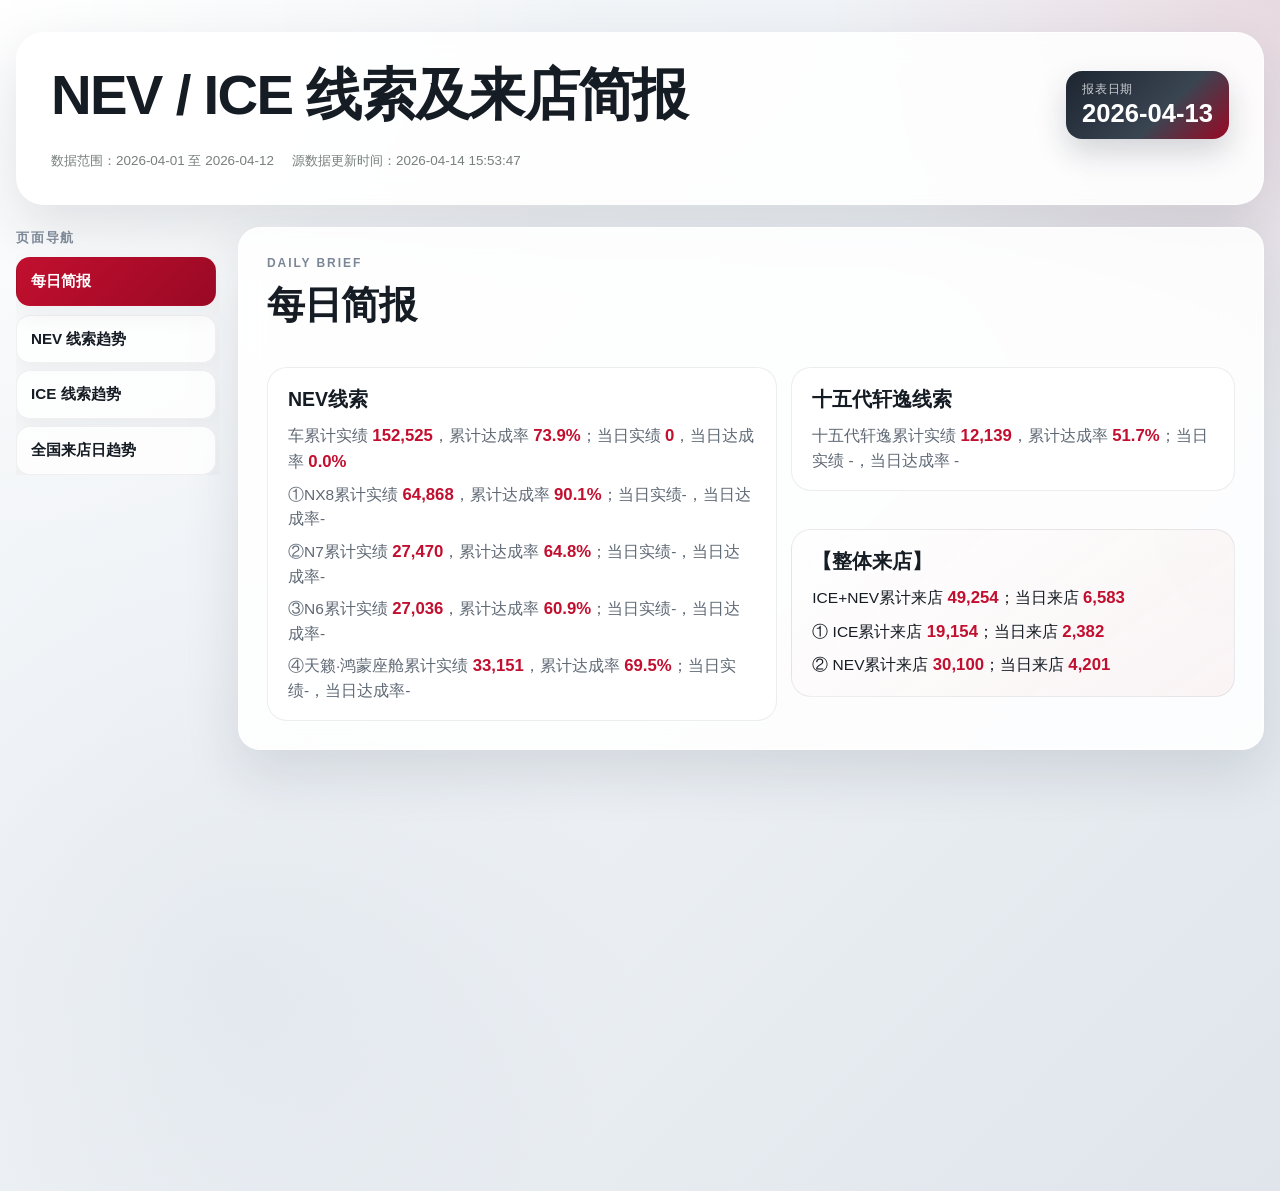
==== docs/index.html @ 625d107a "Remove annual report theme and keep classic layout" ====
﻿<!doctype html>
<html lang="zh-CN">
  <head>
    <meta charset="UTF-8" />
    <meta name="viewport" content="width=device-width, initial-scale=1.0" />
    <meta http-equiv="Cache-Control" content="no-store, no-cache, must-revalidate, max-age=0" />
    <meta http-equiv="Pragma" content="no-cache" />
    <meta http-equiv="Expires" content="0" />
    <title>NEV / ICE 每日简报</title>
    <script>
      document.write('<link rel="stylesheet" href="./assets/styles.css?v=' + Date.now() + '" />');
    </script>
  </head>
  <body>
    <div class="page-shell">
      <header class="hero">
        <div class="hero-topline">
          <h1>NEV / ICE 线索及来店简报</h1>
          <div class="report-date-highlight" id="report-date-highlight"></div>
        </div>
        <div class="meta-strip" id="meta-strip"></div>
      </header>

      <main class="workspace-layout">
        <aside class="sidebar" aria-label="页面导航">
          <div class="sidebar-sticky">
            <section class="panel-switcher">
              <p class="sidebar-title">页面导航</p>
              <div class="tab-list sidebar-tab-list" id="tab-list"></div>
            </section>
            <section class="branch-switcher" id="branch-switcher" hidden>
              <p class="sidebar-title">分支目录</p>
              <nav class="section-nav" id="section-nav" aria-label="板块目录"></nav>
            </section>
          </div>
        </aside>

        <section id="dashboard-root" class="dashboard-root"></section>
      </main>
    </div>

    <template id="dashboard-template">
      <article class="dashboard">
        <header class="dashboard-header">
          <div>
            <p class="dashboard-kicker"></p>
            <h2 class="dashboard-title"></h2>
          </div>
          <p class="dashboard-headline"></p>
        </header>
        <div class="section-stack"></div>
      </article>
    </template>

    <template id="section-template">
      <section class="data-section">
        <div class="section-topline">
          <div>
            <p class="section-label"></p>
            <h3 class="section-title"></h3>
          </div>
          <p class="section-headline"></p>
        </div>
        <details class="summary-panel">
          <summary class="summary-toggle">展开核心指标</summary>
          <div class="card-grid"></div>
        </details>
        <div class="section-note"></div>
        <div class="section-body">
          <div class="chart-card">
            <div class="chart-header">
              <h4>日趋势</h4>
              <p></p>
            </div>
            <div class="chart-wrap"></div>
          </div>
          <div class="table-card">
            <div class="chart-header">
              <h4>明细表</h4>
              <p></p>
            </div>
            <div class="table-wrap"></div>
          </div>
        </div>
      </section>
    </template>

    <script type="module">
      import(`./assets/app.js?v=${Date.now()}`);
    </script>
  </body>
</html>
---- docs/assets/styles.css ----
﻿:root {
  --font-sans: "Segoe UI Variable Text", "Segoe UI Variable Display", "HarmonyOS Sans SC", "Microsoft YaHei UI",
    "PingFang SC", "Arial Rounded MT Bold", "Segoe UI", sans-serif;
  --font-display: "Segoe UI Variable Display", "HarmonyOS Sans SC", "Microsoft YaHei UI", "PingFang SC",
    "Arial Rounded MT Bold", "Segoe UI", sans-serif;
  --bg: #f5f7f9;
  --bg-deep: #dfe5eb;
  --surface: rgba(255, 255, 255, 0.88);
  --surface-strong: rgba(255, 255, 255, 0.96);
  --ink: #161c24;
  --muted: #5f6975;
  --line: rgba(22, 28, 36, 0.1);
  --teal: #60778f;
  --orange: #c20f2f;
  --stone: #7b8796;
  --positive: #1f8f57;
  --negative: #c20f2f;
  --shadow: 0 22px 56px rgba(24, 34, 48, 0.12);
  --brand-red: #c20f2f;
  --brand-red-deep: #990924;
  --brand-red-soft: rgba(194, 15, 47, 0.1);
  --brand-red-wash: rgba(194, 15, 47, 0.06);
  --brand-blue: #7389a3;
  --brand-blue-soft: rgba(115, 137, 163, 0.14);
  --brand-silver: #d8dee6;
  --brand-silver-deep: #c7d0da;
  --panel-border: rgba(22, 28, 36, 0.08);
  --radius-xl: 28px;
  --radius-lg: 22px;
  --radius-md: 16px;
  --radius-sm: 12px;
}

* {
  box-sizing: border-box;
}

html {
  scroll-behavior: smooth;
}

body,
button,
input,
textarea,
select {
  font-family: var(--font-sans);
}

body {
  margin: 0;
  color: var(--ink);
  background:
    radial-gradient(circle at top left, rgba(255, 255, 255, 0.96), transparent 34%),
    radial-gradient(circle at top right, rgba(194, 15, 47, 0.1), transparent 26%),
    radial-gradient(circle at 18% 82%, rgba(115, 137, 163, 0.08), transparent 28%),
    linear-gradient(135deg, var(--bg) 0%, #eef2f6 46%, var(--bg-deep) 100%);
  min-height: 100vh;
}

body.modal-open {
  overflow: hidden;
}

.page-shell {
  --sidebar-width: 204px;
  --layout-gap: 18px;
  width: min(1360px, calc(100vw - 32px));
  margin: 0 auto;
  padding: 32px 0 64px;
}

.hero,
.dashboard {
  background: var(--surface);
  border: 1px solid rgba(255, 255, 255, 0.84);
  box-shadow: var(--shadow);
  backdrop-filter: blur(18px);
}

.hero {
  border-radius: var(--radius-xl);
  padding: 34px;
  position: relative;
  overflow: hidden;
}

.hero-topline {
  display: flex;
  align-items: flex-start;
  justify-content: space-between;
  gap: 24px;
}

.eyebrow,
.dashboard-kicker,
.section-label {
  margin: 0 0 10px;
  text-transform: uppercase;
  letter-spacing: 0.16em;
  font-size: 12px;
  font-weight: 700;
  color: var(--stone);
}

.hero h1,
.dashboard-title,
.section-title,
.chart-header h4,
.brief-page-card-title {
  margin: 0;
  font-family: var(--font-display);
  font-weight: 800;
}

.hero h1 {
  font-size: clamp(2.45rem, 4.4vw, 4.8rem);
  line-height: 0.98;
  letter-spacing: -0.03em;
}

.report-date-highlight {
  display: inline-flex;
  flex: 0 0 auto;
  flex-direction: column;
  align-items: flex-start;
  gap: 3px;
  margin-top: 4px;
  padding: 10px 16px 12px;
  border-radius: 16px;
  background: linear-gradient(135deg, #1c2530, #3a4552 60%, var(--brand-red-deep));
  color: #fff;
  box-shadow: 0 14px 30px rgba(24, 34, 48, 0.18);
}

.report-date-highlight span {
  font-size: 0.76rem;
  letter-spacing: 0.06em;
  opacity: 0.76;
}

.report-date-highlight strong {
  font-size: clamp(1.15rem, 2vw, 1.7rem);
  line-height: 1;
}

.meta-strip {
  display: flex;
  flex-wrap: wrap;
  gap: 10px 18px;
  margin-top: 12px;
}

.meta-chip,
.meta-text,
.dashboard-headline,
.section-headline,
.chart-header p,
.card-note,
th,
td,
button,
.brief-page-line,
.summary-toggle {
  font-size: 0.97rem;
  line-height: 1.62;
}

.meta-text {
  color: rgba(20, 34, 31, 0.58);
  font-size: 0.84rem;
  line-height: 1.45;
}

.workspace-layout {
  position: relative;
  margin-top: 22px;
  min-height: 100vh;
}

.sidebar {
  position: fixed;
  top: 230px;
  left: max(16px, calc((100vw - min(1360px, calc(100vw - 32px))) / 2));
  width: var(--sidebar-width);
  max-height: calc(100vh - 250px);
  z-index: 30;
}

.sidebar-sticky {
  display: grid;
  gap: 14px;
  max-height: calc(100vh - 250px);
  overflow-y: auto;
  padding-right: 4px;
  scrollbar-width: thin;
  scrollbar-color: rgba(20, 34, 31, 0.18) transparent;
}

.sidebar-sticky::-webkit-scrollbar {
  width: 6px;
}

.sidebar-sticky::-webkit-scrollbar-thumb {
  background: rgba(22, 28, 36, 0.16);
  border-radius: 999px;
}

.panel-switcher,
.branch-switcher {
  padding: 0;
}

.sidebar-title {
  margin: 0 0 12px;
  font-size: 0.8rem;
  letter-spacing: 0.14em;
  text-transform: uppercase;
  color: var(--stone);
  font-weight: 800;
}

.tab-list {
  display: flex;
  flex-wrap: wrap;
  gap: 10px;
}

.sidebar-tab-list {
  display: grid;
  gap: 7px;
}

.sidebar-tab-list button {
  width: 100%;
  justify-content: flex-start;
  text-align: left;
  padding: 10px 12px;
  font-size: 0.95rem;
}

.tab-list button {
  border: 1px solid rgba(22, 28, 36, 0.06);
  border-radius: 14px;
  padding: 11px 14px;
  cursor: pointer;
  background: rgba(255, 255, 255, 0.78);
  color: var(--ink);
  font-weight: 700;
  box-shadow: 0 10px 24px rgba(24, 34, 48, 0.05);
  transition: transform 180ms ease, background 180ms ease, color 180ms ease, border-color 180ms ease,
    box-shadow 180ms ease;
}

.tab-list button:hover {
  transform: translateY(-1px);
  border-color: rgba(194, 15, 47, 0.18);
  box-shadow: 0 12px 28px rgba(24, 34, 48, 0.08);
}

.tab-list button.active {
  background: linear-gradient(135deg, var(--brand-red), var(--brand-red-deep));
  color: #fff;
  border-color: rgba(194, 15, 47, 0.22);
  transform: translateY(-2px);
}

.dashboard-root {
  display: grid;
  min-width: 0;
  margin-left: calc(var(--sidebar-width) + var(--layout-gap));
}

.section-nav {
  display: grid;
  gap: 8px;
}

.section-nav-link {
  display: grid;
  grid-template-columns: 24px minmax(0, 1fr);
  gap: 7px;
  align-items: center;
  min-height: 42px;
  padding: 9px 9px;
  border-radius: 10px;
  text-decoration: none;
  color: var(--muted);
  background: rgba(255, 255, 255, 0.78);
  border: 1px solid rgba(22, 28, 36, 0.06);
  transition: transform 160ms ease, background 160ms ease, border-color 160ms ease, color 160ms ease;
}

.section-nav-link:hover {
  transform: translateX(2px);
  color: var(--ink);
}

.section-nav-link.active {
  background: linear-gradient(135deg, #202a35, #384553 58%, var(--brand-red-deep));
  color: #fff;
  border-color: rgba(194, 15, 47, 0.2);
}

.section-nav-index {
  font-size: 0.78rem;
  font-weight: 800;
  letter-spacing: 0.08em;
  opacity: 0.72;
}

.section-nav-label {
  min-width: 0;
  font-size: 0.92rem;
  font-weight: 700;
  line-height: 1.3;
}

.dashboard {
  border-radius: var(--radius-lg);
  padding: 28px;
}

.dashboard-header {
  display: grid;
  grid-template-columns: minmax(0, 1.1fr) minmax(0, 0.9fr);
  gap: 22px;
  margin-bottom: 24px;
}

.dashboard-header.headline-hidden {
  grid-template-columns: 1fr;
}

.dashboard-title {
  font-size: clamp(1.95rem, 3vw, 3.15rem);
  letter-spacing: -0.02em;
}

.dashboard-headline {
  margin: 0;
  color: var(--muted);
  align-self: end;
}

.section-stack {
  display: grid;
  gap: 18px;
}

.brief-page {
  display: grid;
  gap: 14px;
}

.brief-page-header {
  margin-bottom: 0;
  align-items: start;
}

.brief-page-meta {
  display: grid;
  justify-items: end;
  gap: 6px;
}

.brief-page-grid {
  display: grid;
  grid-template-columns: minmax(0, 1.15fr) minmax(0, 1fr);
  gap: 14px;
  align-items: start;
}

.brief-page-card {
  background: rgba(255, 255, 255, 0.9);
  border: 1px solid var(--panel-border);
  border-radius: 20px;
  padding: 18px 20px;
  scroll-margin-top: 28px;
  min-height: 0;
  height: fit-content;
}

.brief-page-card.intro {
  background:
    linear-gradient(145deg, rgba(255, 255, 255, 0.98), rgba(243, 246, 249, 0.95)),
    radial-gradient(circle at top right, rgba(115, 137, 163, 0.12), transparent 40%);
}

.brief-page-card.arrival-brief {
  background:
    linear-gradient(145deg, rgba(255, 255, 255, 0.98), rgba(249, 243, 244, 0.96)),
    radial-gradient(circle at top right, rgba(194, 15, 47, 0.1), transparent 42%);
}

.brief-page-card-title {
  margin-bottom: 10px;
  font-size: 1.22rem;
}

.brief-page-line {
  margin: 0;
  color: var(--muted);
  line-height: 1.52;
}

.brief-page-card.arrival-brief .brief-page-line {
  color: var(--ink);
}

.brief-page-line strong,
.brief-page-line .brief-number {
  color: var(--brand-red);
  font-weight: 800;
  font-size: 1.08em;
}

.brief-page-line .brief-number.is-negative {
  color: var(--brand-blue);
}

.brief-page-card.intro .brief-page-line:first-child {
  color: var(--ink);
  font-size: 1.18rem;
  font-weight: 800;
}

.brief-page-line + .brief-page-line {
  margin-top: 8px;
}

.brief-page-card.kind-nev {
  grid-column: 1;
  grid-row: 1 / span 2;
}

.brief-page-card.kind-sylphy15 {
  grid-column: 2;
  grid-row: 1;
}

.brief-page-card.kind-arrival {
  grid-column: 2;
  grid-row: 2;
}

.data-section {
  background: var(--surface-strong);
  border: 1px solid var(--panel-border);
  border-radius: var(--radius-lg);
  padding: 24px;
  scroll-margin-top: 28px;
}

.section-topline {
  display: grid;
  grid-template-columns: minmax(0, 1fr) minmax(0, 1fr);
  gap: 18px;
  margin-bottom: 16px;
}

.section-topline.headline-hidden {
  grid-template-columns: 1fr;
}

.section-topline.is-headline-only {
  display: block;
}

.section-topline.is-headline-only .section-headline {
  max-width: none;
}

.section-title {
  font-size: clamp(1.4rem, 2.25vw, 2.08rem);
}

.section-headline,
.section-note {
  margin: 0;
  color: var(--muted);
}

.summary-panel {
  margin-bottom: 16px;
  border: 1px solid var(--panel-border);
  border-radius: var(--radius-md);
  background: rgba(248, 250, 252, 0.94);
  overflow: hidden;
}

.summary-toggle {
  list-style: none;
  cursor: pointer;
  padding: 16px 18px;
  font-weight: 700;
  background: linear-gradient(180deg, rgba(255, 255, 255, 0.52), rgba(240, 244, 248, 0.68));
}

.summary-toggle::-webkit-details-marker {
  display: none;
}

.summary-toggle::after {
  content: "+";
  float: right;
  font-size: 1.2rem;
}

.summary-panel[open] .summary-toggle::after {
  content: "-";
}

.summary-panel .card-grid {
  padding: 0 16px 16px;
}

.summary-panel[open] .card-grid {
  grid-template-columns: repeat(6, minmax(0, 1fr));
}

.section-note {
  padding: 14px 16px;
  border-radius: var(--radius-sm);
  background: rgba(115, 137, 163, 0.08);
  margin-bottom: 18px;
}

.section-note.error {
  background: rgba(194, 15, 47, 0.1);
  color: #7e2235;
}

.card-grid {
  display: grid;
  grid-template-columns: repeat(auto-fit, minmax(176px, 1fr));
  gap: 12px;
}

.metric-card {
  border-radius: var(--radius-md);
  padding: 16px;
  background: #fff;
  border: 1px solid var(--panel-border);
  box-shadow: 0 8px 20px rgba(24, 34, 48, 0.04);
}

.empty-card {
  min-height: 120px;
  display: grid;
  place-items: center;
}

.metric-card label {
  display: block;
  font-size: 0.84rem;
  color: var(--muted);
  margin-bottom: 8px;
}

.metric-card strong {
  display: block;
  font-size: 1.72rem;
  line-height: 1.08;
  letter-spacing: -0.03em;
}

.card-note {
  margin-top: 8px;
  color: var(--muted);
}

.section-body {
  display: grid;
  gap: 18px;
}

.chart-card,
.table-card {
  background: #fff;
  border-radius: var(--radius-md);
  padding: 22px;
  border: 1px solid var(--panel-border);
  box-shadow: 0 10px 24px rgba(24, 34, 48, 0.04);
}

.table-card {
  order: -1;
}

.arrival-section .chart-card,
.arrival-section .table-card {
  background:
    linear-gradient(180deg, rgba(255, 255, 255, 0.98), rgba(249, 244, 245, 0.98)),
    radial-gradient(circle at top right, rgba(194, 15, 47, 0.05), transparent 38%);
}

.arrival-section .table-card {
  order: initial;
}

.chart-header {
  display: flex;
  align-items: baseline;
  justify-content: space-between;
  gap: 16px;
  margin-bottom: 16px;
}

.chart-header p {
  margin: 0;
  color: var(--muted);
}

.chart-frame {
  position: relative;
}

.trend-board {
  display: grid;
  gap: 18px;
}

.trend-summary {
  display: grid;
  grid-template-columns: repeat(6, minmax(0, 1fr));
  gap: 10px;
}

.trend-summary-item {
  padding: 12px 14px;
  border-radius: 12px;
  background: rgba(244, 247, 250, 0.96);
  border: 1px solid rgba(22, 28, 36, 0.07);
}

.trend-summary-item label,
.trend-summary-item p {
  display: block;
  margin: 0;
  color: var(--muted);
}

.trend-summary-item label {
  font-size: 0.82rem;
  margin-bottom: 6px;
}

.trend-summary-item strong {
  display: block;
  font-size: 1.1rem;
  line-height: 1.2;
}

.trend-summary-item strong.is-positive-value {
  color: var(--brand-red);
}

.trend-summary-item strong.is-negative-value {
  color: var(--positive);
}

.trend-summary-item p {
  margin-top: 6px;
  font-size: 0.82rem;
}

.trend-summary-item p .is-positive-value {
  color: var(--brand-red);
  font-weight: 700;
}

.trend-summary-item p .is-negative-value {
  color: var(--positive);
  font-weight: 700;
}

.arrival-board .trend-summary {
  grid-template-columns: repeat(5, minmax(0, 1fr));
  gap: 8px;
}

.arrival-board .trend-summary-item {
  background: linear-gradient(180deg, rgba(255, 255, 255, 0.96), rgba(249, 244, 245, 0.94));
  padding: 12px 12px;
}

.arrival-board .trend-summary-item strong {
  font-size: 1.6rem;
  color: var(--brand-red);
  letter-spacing: -0.03em;
}

.arrival-board .trend-summary-item strong.is-positive-value {
  color: var(--brand-red);
}

.arrival-board .trend-summary-item strong.is-negative-value {
  color: var(--positive);
}

.arrival-board .trend-summary-item label {
  white-space: nowrap;
  font-size: 0.8rem;
}

.trend-matrix-wrap {
  overflow: auto;
  border-radius: var(--radius-sm);
  border: 1px solid var(--panel-border);
  background: rgba(255, 255, 255, 0.96);
}

.trend-matrix {
  min-width: 1120px;
}

.trend-matrix thead th,
.trend-matrix tbody th,
.trend-matrix tbody td {
  white-space: nowrap;
  text-align: center;
  padding: 8px 10px;
  font-size: 0.83rem;
}

.trend-matrix thead th,
.trend-matrix tbody th {
  font-weight: 700;
}

.trend-matrix tbody th {
  color: var(--ink);
  background: rgba(240, 244, 248, 0.88);
}

.arrival-matrix {
  min-width: 1320px;
}

.arrival-matrix thead th {
  position: sticky;
  top: 0;
  z-index: 2;
  background: linear-gradient(180deg, #f7f9fb, #edf1f5);
}

.arrival-matrix thead th:first-child,
.arrival-matrix tbody th {
  position: sticky;
  left: 0;
  z-index: 1;
}

.arrival-matrix tbody th {
  background: linear-gradient(180deg, #fafbfd, #eef2f6);
}

.arrival-matrix tbody tr:nth-child(odd) td {
  background: rgba(247, 249, 252, 0.76);
}

.arrival-matrix tbody tr:hover td,
.arrival-matrix tbody tr:hover th {
  background-color: rgba(243, 246, 250, 0.96);
}

.trend-matrix .is-accent-value {
  color: var(--brand-red);
  font-weight: 800;
}

.trend-matrix .is-target-value {
  color: #707b87;
  font-weight: 700;
}

.trend-matrix .is-ratio-value {
  font-weight: 800;
}

.trend-matrix .is-ratio-value.is-positive-value {
  color: var(--brand-red);
}

.trend-matrix .is-ratio-value.is-negative-value {
  color: var(--positive);
}

.arrival-matrix .trend-row-actual td,
.arrival-matrix .trend-row-nevActual td,
.arrival-matrix .trend-row-iceActual td {
  font-size: 0.88rem;
}

.trend-matrix .is-calendar-highlight {
  background: rgba(216, 222, 230, 0.46);
}

.trend-matrix .is-current-highlight {
  background-color: rgba(194, 15, 47, 0.08);
  background-image: linear-gradient(180deg, rgba(255, 255, 255, 0.18), rgba(255, 255, 255, 0));
}

.trend-matrix .is-previous-highlight {
  background-color: rgba(115, 137, 163, 0.14);
  box-shadow: inset 0 1px 0 rgba(115, 137, 163, 0.12);
}

.trend-matrix .is-holiday-highlight {
  background-color: rgba(216, 222, 230, 0.68);
}

.arrival-matrix td.is-current-highlight {
  background: rgba(194, 15, 47, 0.1) !important;
}

.arrival-matrix td.is-previous-highlight {
  background: rgba(115, 137, 163, 0.18) !important;
}

.arrival-matrix td.is-current-highlight.is-holiday-highlight {
  background: rgba(214, 220, 228, 0.88) !important;
}

.arrival-matrix td.is-previous-highlight.is-holiday-highlight {
  background: rgba(165, 180, 198, 0.3) !important;
}

.mixed-chart {
  position: relative;
}

.chart-zoom-hint {
  position: absolute;
  right: 12px;
  bottom: 10px;
  z-index: 2;
  color: rgba(20, 34, 31, 0.34);
  font-size: 0.82rem;
  font-weight: 600;
  letter-spacing: 0.02em;
  pointer-events: none;
}

.mixed-chart svg {
  width: 100%;
  height: auto;
  display: block;
}

.legend-wide {
  margin-top: 18px;
  justify-content: center;
}

.legend-item.muted {
  opacity: 0.38;
}

.legend-swatch.bar {
  width: 14px;
  height: 10px;
  border-radius: 2px;
  background: var(--swatch-fill, var(--swatch));
  border: var(--swatch-border-width, 1.5px) solid var(--swatch-border, var(--swatch-accent, var(--swatch)));
}

.legend-swatch.line {
  position: relative;
  width: 18px;
  height: 10px;
  background: transparent;
}

.legend-swatch.line::before {
  content: "";
  position: absolute;
  left: 0;
  right: 0;
  top: 4px;
  border-top: 2.5px solid var(--swatch);
}

.legend-swatch.line.is-dashed::before {
  border-top-style: dashed;
}

.chart-caption {
  margin: 12px 0 0;
  color: var(--muted);
  font-size: 0.88rem;
}

.chart-modal {
  position: fixed;
  inset: 0;
  z-index: 80;
  display: none;
}

.chart-modal.visible {
  display: block;
}

.chart-modal-backdrop {
  position: absolute;
  inset: 0;
  background: rgba(22, 28, 36, 0.48);
  backdrop-filter: blur(8px);
}

.chart-modal-dialog {
  position: relative;
  width: min(1520px, calc(100vw - 48px));
  max-height: calc(100vh - 48px);
  margin: 24px auto;
  overflow: auto;
  border-radius: 24px;
  background: rgba(250, 252, 253, 0.98);
  border: 1px solid rgba(255, 255, 255, 0.82);
  box-shadow: 0 28px 72px rgba(24, 34, 48, 0.22);
  padding: 26px 28px 24px;
}

.chart-modal-close {
  position: absolute;
  top: 18px;
  right: 18px;
  width: 42px;
  height: 42px;
  border: 0;
  border-radius: 999px;
  background: rgba(22, 28, 36, 0.06);
  color: var(--ink);
  font-size: 1.6rem;
  line-height: 1;
  cursor: pointer;
}

.chart-modal-meta {
  display: grid;
  gap: 8px;
  margin-bottom: 20px;
  padding-right: 52px;
}

.chart-modal-kicker {
  margin: 0;
  text-transform: uppercase;
  letter-spacing: 0.16em;
  font-size: 0.78rem;
  font-weight: 700;
  color: var(--stone);
}

.chart-modal-title {
  margin: 0;
  font-family: var(--font-display);
  font-size: clamp(1.8rem, 3vw, 2.7rem);
  line-height: 1.06;
}

.chart-modal-subtitle {
  margin: 0;
  color: var(--muted);
  font-size: 1rem;
}

.chart-modal-content {
  border-radius: 18px;
  border: 1px solid var(--panel-border);
  background: #fff;
  padding: 20px 24px 18px;
  overflow-x: auto;
  overflow-y: hidden;
  -webkit-overflow-scrolling: touch;
}

.chart-wrap svg {
  width: 100%;
  height: auto;
  display: block;
}

.chart-point {
  pointer-events: none;
}

.chart-tooltip {
  position: absolute;
  transform: translateY(-100%);
  min-width: 196px;
  max-width: 280px;
  padding: 12px 14px;
  border-radius: 14px;
  background: rgba(22, 28, 36, 0.94);
  color: #fff;
  box-shadow: 0 12px 28px rgba(24, 34, 48, 0.22);
  pointer-events: none;
  opacity: 0;
  transition: opacity 120ms ease;
}

.chart-tooltip.visible {
  opacity: 1;
}

.tooltip-date {
  font-size: 1rem;
  line-height: 1.3;
  font-weight: 800;
  opacity: 0.92;
}

.chart-tooltip-row {
  display: flex;
  justify-content: space-between;
  align-items: center;
  gap: 10px;
  margin-top: 8px;
}

.chart-tooltip-row strong {
  font-size: 0.98rem;
}

.tooltip-series {
  display: inline-flex;
  align-items: center;
  gap: 6px;
  font-size: 0.84rem;
}

.tooltip-dot {
  width: 12px;
  height: 12px;
  border-radius: 999px;
  flex: 0 0 auto;
}

.legend {
  display: flex;
  flex-wrap: wrap;
  gap: 14px;
  margin-top: 14px;
}

.legend-item {
  display: inline-flex;
  align-items: center;
  gap: 8px;
  color: var(--muted);
  font-size: 0.95rem;
}

.table-wrap {
  overflow: auto;
}

table {
  width: 100%;
  border-collapse: collapse;
  min-width: 640px;
}

thead th {
  text-align: left;
  color: var(--muted);
  font-weight: 700;
  padding: 0 0 12px;
  border-bottom: 1px solid var(--line);
}

tbody td {
  padding: 12px 0;
  border-bottom: 1px solid rgba(20, 34, 31, 0.06);
}

tbody tr:last-child td {
  border-bottom: 0;
}

.delta-positive {
  color: var(--positive);
}

.delta-negative {
  color: var(--negative);
}

@media (max-width: 980px) {
  .page-shell {
    width: min(100vw - 24px, 1360px);
    padding: 22px 0 48px;
  }

  .workspace-layout {
    min-height: auto;
  }

  .sidebar {
    position: static;
    width: auto;
    max-height: none;
  }

  .sidebar-sticky {
    max-height: none;
    overflow: visible;
    padding-right: 0;
    gap: 12px;
  }

  .dashboard-root {
    margin-left: 0;
  }

  .panel-switcher,
  .dashboard,
  .data-section,
  .chart-card,
  .table-card {
    padding: 20px;
  }

  .sidebar-tab-list,
  .section-nav {
    grid-template-columns: repeat(auto-fit, minmax(170px, 1fr));
  }

  .hero-topline,
  .dashboard-header,
  .section-topline,
  .chart-header {
    grid-template-columns: 1fr;
    flex-direction: column;
    align-items: flex-start;
    gap: 14px;
  }

  .brief-page-header {
    grid-template-columns: 1fr;
  }

  .brief-page-meta {
    justify-items: start;
  }

  .brief-page-grid {
    grid-template-columns: 1fr;
  }

  .brief-page-card {
    min-height: auto;
  }

  .brief-page-card.kind-nev,
  .brief-page-card.kind-sylphy15,
  .brief-page-card.kind-arrival {
    grid-column: auto;
    grid-row: auto;
  }

  .summary-panel .card-grid {
    display: grid;
    grid-auto-flow: column;
    grid-auto-columns: minmax(190px, 28vw);
    grid-template-columns: none;
    gap: 10px;
    overflow-x: auto;
    overflow-y: hidden;
    padding: 0 0 14px;
    margin-top: 2px;
    -webkit-overflow-scrolling: touch;
    scroll-snap-type: x proximity;
  }

  .summary-panel .card-grid .metric-card {
    min-height: 0;
    padding: 14px;
    scroll-snap-align: start;
  }

  .summary-panel .card-grid .metric-card strong {
    font-size: 1.42rem;
  }

  .trend-summary,
  .arrival-board .trend-summary {
    display: grid;
    grid-auto-flow: column;
    grid-auto-columns: minmax(190px, 28vw);
    grid-template-columns: none;
    gap: 10px;
    overflow-x: auto;
    overflow-y: hidden;
    padding-bottom: 6px;
    -webkit-overflow-scrolling: touch;
    scroll-snap-type: x proximity;
  }

  .trend-summary-item,
  .arrival-board .trend-summary-item {
    scroll-snap-align: start;
  }

  .chart-wrap {
    overflow-x: auto;
    overflow-y: hidden;
    -webkit-overflow-scrolling: touch;
  }

  .mixed-chart {
    min-width: 920px;
  }

  .legend-wide {
    justify-content: flex-start;
  }
}

@media (max-width: 720px) {
  .page-shell {
    width: min(100vw - 20px, 1360px);
    padding-top: 18px;
  }

  .hero,
  .dashboard,
  .data-section,
  .chart-card,
  .table-card {
    padding: 18px;
  }

  .hero h1 {
    font-size: clamp(1.9rem, 9vw, 3rem);
    line-height: 1.04;
  }

  .dashboard-title {
    font-size: clamp(1.55rem, 7vw, 2.2rem);
  }

  .section-title {
    font-size: clamp(1.2rem, 5vw, 1.65rem);
  }

  .report-date-highlight {
    width: fit-content;
    max-width: 100%;
    padding: 8px 14px 10px;
  }

  .tab-list {
    gap: 8px;
  }

  .sidebar-tab-list,
  .section-nav {
    grid-template-columns: 1fr;
  }

  .tab-list button {
    width: 100%;
    justify-content: center;
    padding: 11px 14px;
  }

  .chart-modal-dialog {
    width: calc(100vw - 12px);
    max-height: calc(100vh - 12px);
    margin: 6px auto;
    padding: 14px;
    border-radius: 22px;
  }

  .chart-modal-content {
    padding: 12px 12px 14px;
    border-radius: 18px;
  }

  .chart-modal.is-compact .chart-modal-meta {
    position: sticky;
    top: -14px;
    z-index: 2;
    margin: -14px -14px 12px;
    padding: 14px 52px 12px 14px;
    background: linear-gradient(180deg, rgba(255, 250, 242, 0.98), rgba(255, 250, 242, 0.92));
    border-bottom: 1px solid rgba(20, 34, 31, 0.08);
    backdrop-filter: blur(14px);
  }

  .chart-modal.is-compact .chart-modal-kicker {
    font-size: 0.7rem;
    letter-spacing: 0.12em;
  }

  .chart-modal.is-compact .chart-modal-title {
    font-size: clamp(1.2rem, 5.8vw, 1.6rem);
    line-height: 1.12;
  }

  .chart-modal.is-compact .chart-modal-subtitle {
    font-size: 0.84rem;
    line-height: 1.45;
  }

  .summary-panel .card-grid {
    grid-auto-columns: minmax(188px, 56vw);
  }

  .trend-summary,
  .arrival-board .trend-summary {
    grid-auto-columns: minmax(188px, 56vw);
  }

  .arrival-board .trend-summary-item strong {
    font-size: 1.38rem;
  }

  .arrival-board .trend-summary-item strong.is-negative-value {
    color: var(--positive);
  }
  .mixed-chart {
    min-width: 780px;
  }

  .chart-zoom-hint {
    display: none;
  }

  .legend-item {
    font-size: 0.86rem;
  }

  .chart-tooltip {
    display: none;
  }

  .mixed-chart.is-enlarged .legend-wide {
    display: grid;
    grid-template-columns: repeat(2, minmax(0, 1fr));
    gap: 10px 12px;
    justify-content: stretch;
  }

  .mixed-chart.is-enlarged .legend-item {
    min-width: 0;
  }
}

@media (max-width: 560px) {
  .page-shell {
    width: min(100vw - 14px, 1360px);
    padding-top: 14px;
  }

  .hero,
  .dashboard,
  .data-section,
  .chart-card,
  .table-card {
    padding: 16px;
  }

  .meta-strip {
    gap: 6px 10px;
  }

  .meta-text {
    font-size: 0.78rem;
  }

  .brief-page-card {
    padding: 16px;
  }

  .brief-page-card-title {
    font-size: 1.08rem;
  }

  .summary-panel .card-grid {
    grid-auto-columns: minmax(196px, 78vw);
    gap: 8px;
    padding-bottom: 12px;
  }

  .summary-panel .card-grid .metric-card {
    padding: 13px 14px;
  }

  .summary-panel .card-grid .metric-card label {
    font-size: 0.8rem;
    margin-bottom: 6px;
  }

  .summary-panel .card-grid .metric-card strong {
    font-size: 1.34rem;
  }

  .trend-summary,
  .arrival-board .trend-summary {
    grid-auto-columns: minmax(184px, 78vw);
    gap: 8px;
  }

  .trend-summary-item,
  .arrival-board .trend-summary-item {
    padding: 12px;
  }

  .arrival-board .trend-summary-item strong {
    font-size: 1.32rem;
  }

  .arrival-board .trend-summary-item strong.is-negative-value {
    color: var(--positive);
  }

  .mixed-chart {
    min-width: 700px;
  }

  .chart-modal-dialog {
    width: calc(100vw - 12px);
    max-height: calc(100vh - 12px);
    margin: 6px auto;
    padding: 14px;
  }

  .chart-modal-close {
    top: 12px;
    right: 12px;
    width: 38px;
    height: 38px;
  }

  .chart-modal-meta {
    padding-right: 42px;
  }

  .chart-modal.is-compact .chart-modal-meta {
    top: -14px;
    padding-right: 46px;
  }

  .chart-modal.is-compact .chart-modal-content {
    padding: 10px 10px 12px;
  }

  .mixed-chart.is-enlarged .legend-wide {
    grid-template-columns: 1fr;
  }
}
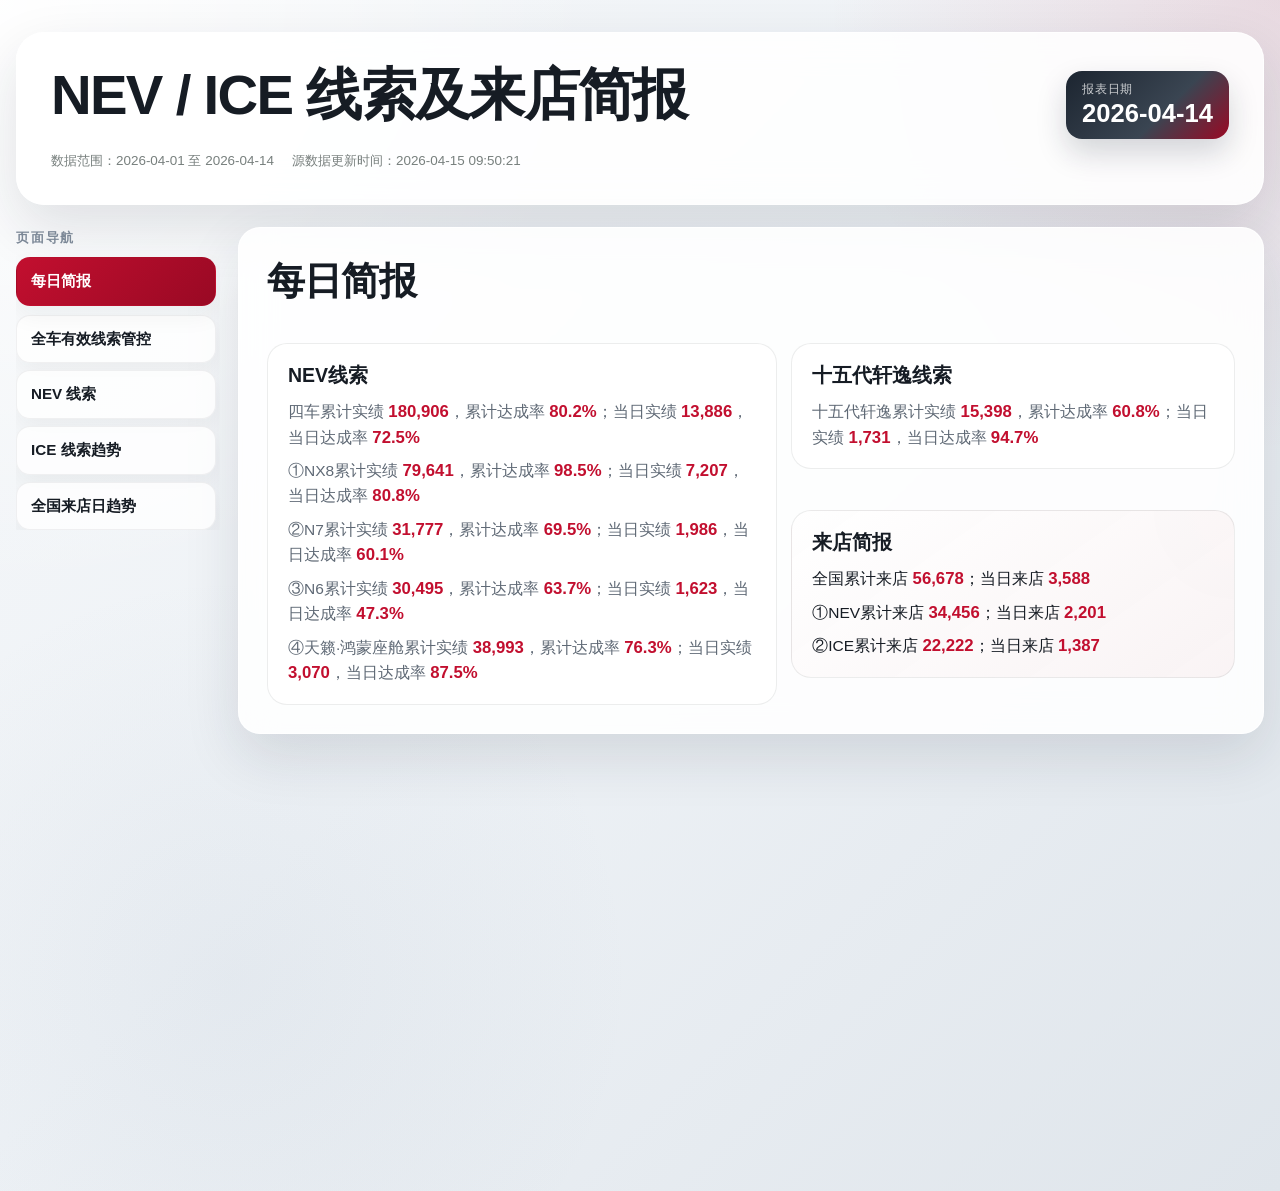
==== commit c45136f5: "Refine dashboard title display" ====
--- a/docs/index.html
+++ b/docs/index.html
@@ -43,7 +43,6 @@
       <article class="dashboard">
         <header class="dashboard-header">
           <div>
-            <p class="dashboard-kicker"></p>
             <h2 class="dashboard-title"></h2>
           </div>
           <p class="dashboard-headline"></p>
@@ -56,7 +55,6 @@
       <section class="data-section">
         <div class="section-topline">
           <div>
-            <p class="section-label"></p>
             <h3 class="section-title"></h3>
           </div>
           <p class="section-headline"></p>
--- a/docs/assets/styles.css
+++ b/docs/assets/styles.css
@@ -92,9 +92,7 @@
   gap: 24px;
 }
 
-.eyebrow,
-.dashboard-kicker,
-.section-label {
+.eyebrow {
   margin: 0 0 10px;
   text-transform: uppercase;
   letter-spacing: 0.16em;
@@ -416,7 +414,7 @@
 }
 
 .brief-page-line .brief-number.is-negative {
-  color: var(--brand-blue);
+  color: var(--positive);
 }
 
 .brief-page-card.intro .brief-page-line:first-child {
@@ -627,6 +625,10 @@
   gap: 10px;
 }
 
+.chart-card > .trend-summary {
+  margin-bottom: 18px;
+}
+
 .trend-summary-item {
   padding: 12px 14px;
   border-radius: 12px;
@@ -675,31 +677,37 @@
   font-weight: 700;
 }
 
-.arrival-board .trend-summary {
+.arrival-board .trend-summary,
+.arrival-trend-summary {
   grid-template-columns: repeat(5, minmax(0, 1fr));
   gap: 8px;
 }
 
-.arrival-board .trend-summary-item {
+.arrival-board .trend-summary-item,
+.arrival-trend-summary .trend-summary-item {
   background: linear-gradient(180deg, rgba(255, 255, 255, 0.96), rgba(249, 244, 245, 0.94));
   padding: 12px 12px;
 }
 
-.arrival-board .trend-summary-item strong {
+.arrival-board .trend-summary-item strong,
+.arrival-trend-summary .trend-summary-item strong {
   font-size: 1.6rem;
   color: var(--brand-red);
   letter-spacing: -0.03em;
 }
 
-.arrival-board .trend-summary-item strong.is-positive-value {
+.arrival-board .trend-summary-item strong.is-positive-value,
+.arrival-trend-summary .trend-summary-item strong.is-positive-value {
   color: var(--brand-red);
 }
 
-.arrival-board .trend-summary-item strong.is-negative-value {
+.arrival-board .trend-summary-item strong.is-negative-value,
+.arrival-trend-summary .trend-summary-item strong.is-negative-value {
   color: var(--positive);
 }
 
-.arrival-board .trend-summary-item label {
+.arrival-board .trend-summary-item label,
+.arrival-trend-summary .trend-summary-item label {
   white-space: nowrap;
   font-size: 0.8rem;
 }
@@ -734,6 +742,21 @@
   background: rgba(240, 244, 248, 0.88);
 }
 
+.trend-matrix thead th:first-child {
+  position: sticky;
+  left: 0;
+  z-index: 4;
+  background: linear-gradient(180deg, #f7f9fb, #edf1f5);
+  box-shadow: 1px 0 0 rgba(22, 28, 36, 0.06);
+}
+
+.trend-matrix tbody th {
+  position: sticky;
+  left: 0;
+  z-index: 2;
+  box-shadow: 1px 0 0 rgba(22, 28, 36, 0.06);
+}
+
 .arrival-matrix {
   min-width: 1320px;
 }
@@ -747,9 +770,7 @@
 
 .arrival-matrix thead th:first-child,
 .arrival-matrix tbody th {
-  position: sticky;
-  left: 0;
-  z-index: 1;
+  z-index: 3;
 }
 
 .arrival-matrix tbody th {
@@ -1187,7 +1208,8 @@
   }
 
   .trend-summary,
-  .arrival-board .trend-summary {
+  .arrival-board .trend-summary,
+  .arrival-trend-summary {
     display: grid;
     grid-auto-flow: column;
     grid-auto-columns: minmax(190px, 28vw);
@@ -1201,7 +1223,8 @@
   }
 
   .trend-summary-item,
-  .arrival-board .trend-summary-item {
+  .arrival-board .trend-summary-item,
+  .arrival-trend-summary .trend-summary-item {
     scroll-snap-align: start;
   }
 
@@ -1312,15 +1335,18 @@
   }
 
   .trend-summary,
-  .arrival-board .trend-summary {
+  .arrival-board .trend-summary,
+  .arrival-trend-summary {
     grid-auto-columns: minmax(188px, 56vw);
   }
 
-  .arrival-board .trend-summary-item strong {
+  .arrival-board .trend-summary-item strong,
+  .arrival-trend-summary .trend-summary-item strong {
     font-size: 1.38rem;
   }
 
-  .arrival-board .trend-summary-item strong.is-negative-value {
+  .arrival-board .trend-summary-item strong.is-negative-value,
+  .arrival-trend-summary .trend-summary-item strong.is-negative-value {
     color: var(--positive);
   }
   .mixed-chart {
@@ -1401,21 +1427,25 @@
   }
 
   .trend-summary,
-  .arrival-board .trend-summary {
+  .arrival-board .trend-summary,
+  .arrival-trend-summary {
     grid-auto-columns: minmax(184px, 78vw);
     gap: 8px;
   }
 
   .trend-summary-item,
-  .arrival-board .trend-summary-item {
+  .arrival-board .trend-summary-item,
+  .arrival-trend-summary .trend-summary-item {
     padding: 12px;
   }
 
-  .arrival-board .trend-summary-item strong {
+  .arrival-board .trend-summary-item strong,
+  .arrival-trend-summary .trend-summary-item strong {
     font-size: 1.32rem;
   }
 
-  .arrival-board .trend-summary-item strong.is-negative-value {
+  .arrival-board .trend-summary-item strong.is-negative-value,
+  .arrival-trend-summary .trend-summary-item strong.is-negative-value {
     color: var(--positive);
   }
 
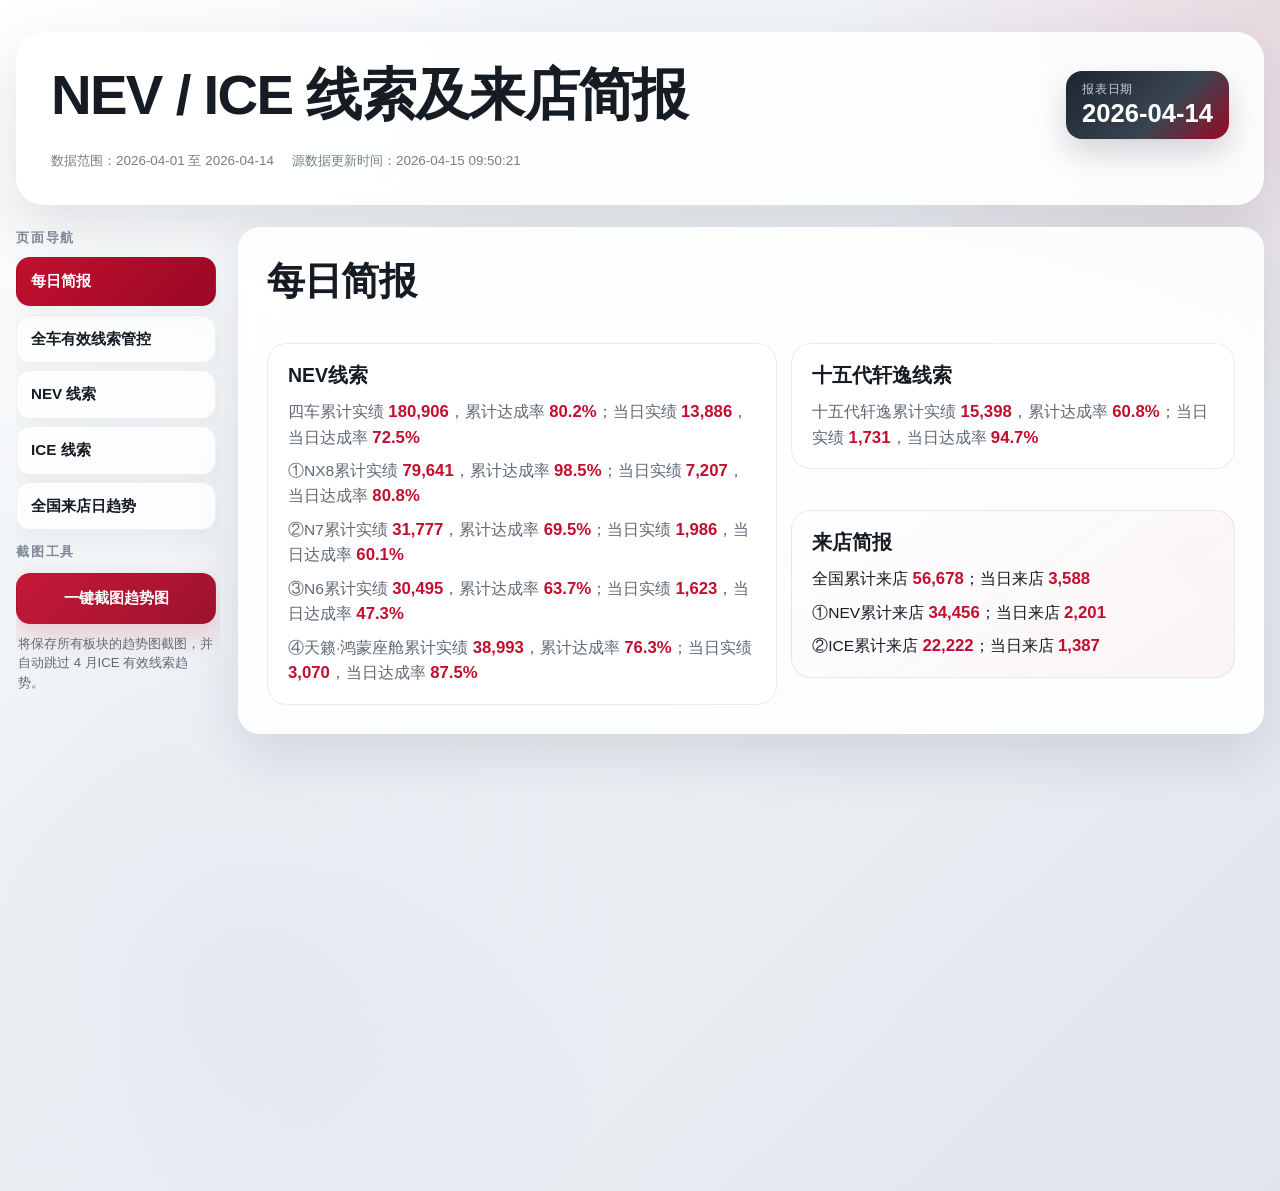
==== commit 44e09cd4: "Add bulk trend screenshot export" ====
--- a/docs/index.html
+++ b/docs/index.html
@@ -31,6 +31,11 @@
             <section class="branch-switcher" id="branch-switcher" hidden>
               <p class="sidebar-title">分支目录</p>
               <nav class="section-nav" id="section-nav" aria-label="板块目录"></nav>
+            </section>
+            <section class="capture-tools" aria-label="截图工具">
+              <p class="sidebar-title">截图工具</p>
+              <button type="button" class="capture-all-button" id="capture-all-button" disabled>一键截图趋势图</button>
+              <p class="capture-status" id="capture-status">加载完成后可批量导出各板块趋势图。</p>
             </section>
           </div>
         </aside>
--- a/docs/assets/styles.css
+++ b/docs/assets/styles.css
@@ -205,7 +205,8 @@
 }
 
 .panel-switcher,
-.branch-switcher {
+.branch-switcher,
+.capture-tools {
   padding: 0;
 }
 
@@ -216,6 +217,47 @@
   text-transform: uppercase;
   color: var(--stone);
   font-weight: 800;
+}
+
+.capture-all-button {
+  width: 100%;
+  border: 1px solid rgba(194, 15, 47, 0.16);
+  border-radius: 14px;
+  padding: 12px 14px;
+  cursor: pointer;
+  background: linear-gradient(135deg, rgba(194, 15, 47, 0.96), rgba(153, 9, 36, 0.96));
+  color: #fff;
+  font-size: 0.95rem;
+  font-weight: 800;
+  box-shadow: 0 12px 28px rgba(194, 15, 47, 0.18);
+  transition: transform 180ms ease, box-shadow 180ms ease, opacity 180ms ease, filter 180ms ease;
+}
+
+.capture-all-button:hover:not(:disabled) {
+  transform: translateY(-1px);
+  box-shadow: 0 14px 30px rgba(194, 15, 47, 0.22);
+}
+
+.capture-all-button:disabled {
+  cursor: not-allowed;
+  opacity: 0.58;
+  filter: saturate(0.76);
+  box-shadow: none;
+}
+
+.capture-status {
+  margin: 10px 2px 0;
+  color: var(--muted);
+  font-size: 0.82rem;
+  line-height: 1.5;
+}
+
+.capture-status[data-state="success"] {
+  color: var(--positive);
+}
+
+.capture-status[data-state="error"] {
+  color: var(--negative);
 }
 
 .tab-list {
@@ -998,6 +1040,21 @@
   -webkit-overflow-scrolling: touch;
 }
 
+.capture-stage {
+  position: fixed;
+  left: -20000px;
+  top: 0;
+  width: 1120px;
+  padding: 0 0 28px;
+  pointer-events: none;
+  opacity: 1;
+  z-index: -1;
+}
+
+.capture-stage .data-section {
+  margin: 0;
+}
+
 .chart-wrap svg {
   width: 100%;
   height: auto;
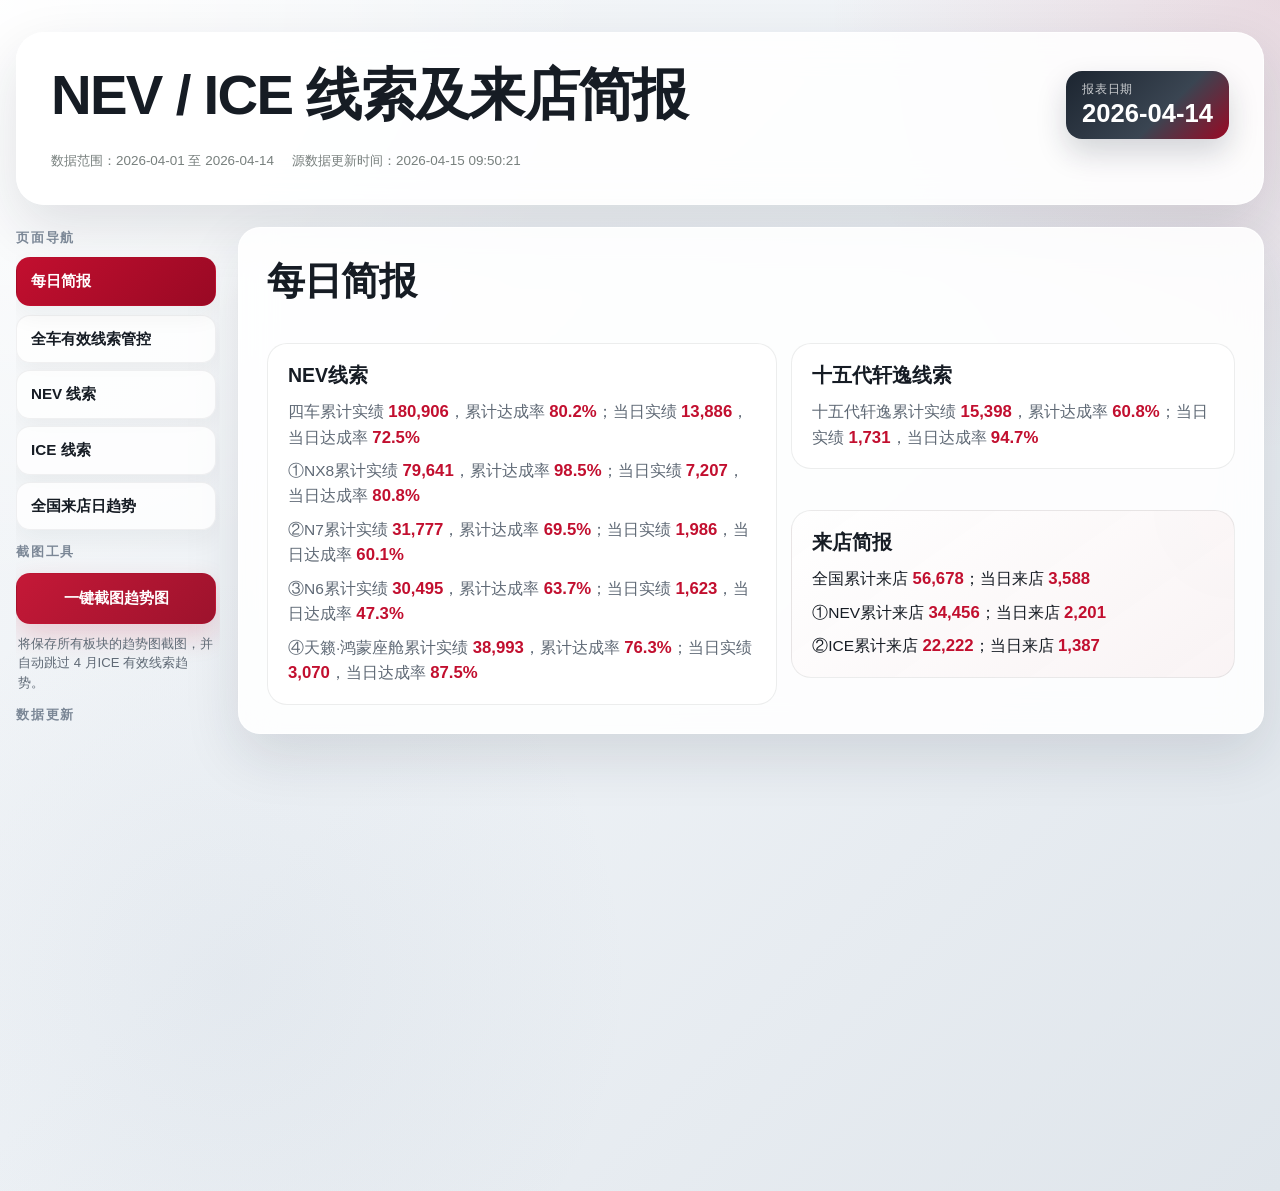
==== commit c4c292df: "Add local daily data update flow" ====
--- a/docs/index.html
+++ b/docs/index.html
@@ -36,6 +36,11 @@
               <p class="sidebar-title">截图工具</p>
               <button type="button" class="capture-all-button" id="capture-all-button" disabled>一键截图趋势图</button>
               <p class="capture-status" id="capture-status">加载完成后可批量导出各板块趋势图。</p>
+            </section>
+            <section class="update-tools" aria-label="数据更新">
+              <p class="sidebar-title">数据更新</p>
+              <button type="button" class="update-button" id="update-button" hidden disabled>更新</button>
+              <p class="update-status" id="update-status" hidden>仅本地服务模式支持自动更新。</p>
             </section>
           </div>
         </aside>
--- a/docs/assets/styles.css
+++ b/docs/assets/styles.css
@@ -206,7 +206,8 @@
 
 .panel-switcher,
 .branch-switcher,
-.capture-tools {
+.capture-tools,
+.update-tools {
   padding: 0;
 }
 
@@ -257,6 +258,47 @@
 }
 
 .capture-status[data-state="error"] {
+  color: var(--negative);
+}
+
+.update-button {
+  justify-self: start;
+  min-width: 72px;
+  border: 1px solid rgba(22, 28, 36, 0.12);
+  border-radius: 999px;
+  padding: 8px 14px;
+  cursor: pointer;
+  background: rgba(255, 255, 255, 0.92);
+  color: var(--ink);
+  font-size: 0.82rem;
+  font-weight: 800;
+  line-height: 1;
+  transition: transform 180ms ease, border-color 180ms ease, background-color 180ms ease, opacity 180ms ease;
+}
+
+.update-button:hover:not(:disabled) {
+  transform: translateY(-1px);
+  border-color: rgba(194, 15, 47, 0.28);
+  background: rgba(194, 15, 47, 0.06);
+}
+
+.update-button:disabled {
+  cursor: not-allowed;
+  opacity: 0.58;
+}
+
+.update-status {
+  margin: 10px 2px 0;
+  color: var(--muted);
+  font-size: 0.82rem;
+  line-height: 1.5;
+}
+
+.update-status[data-state="success"] {
+  color: var(--positive);
+}
+
+.update-status[data-state="error"] {
   color: var(--negative);
 }
 
@@ -1040,21 +1082,6 @@
   -webkit-overflow-scrolling: touch;
 }
 
-.capture-stage {
-  position: fixed;
-  left: -20000px;
-  top: 0;
-  width: 1120px;
-  padding: 0 0 28px;
-  pointer-events: none;
-  opacity: 1;
-  z-index: -1;
-}
-
-.capture-stage .data-section {
-  margin: 0;
-}
-
 .chart-wrap svg {
   width: 100%;
   height: auto;
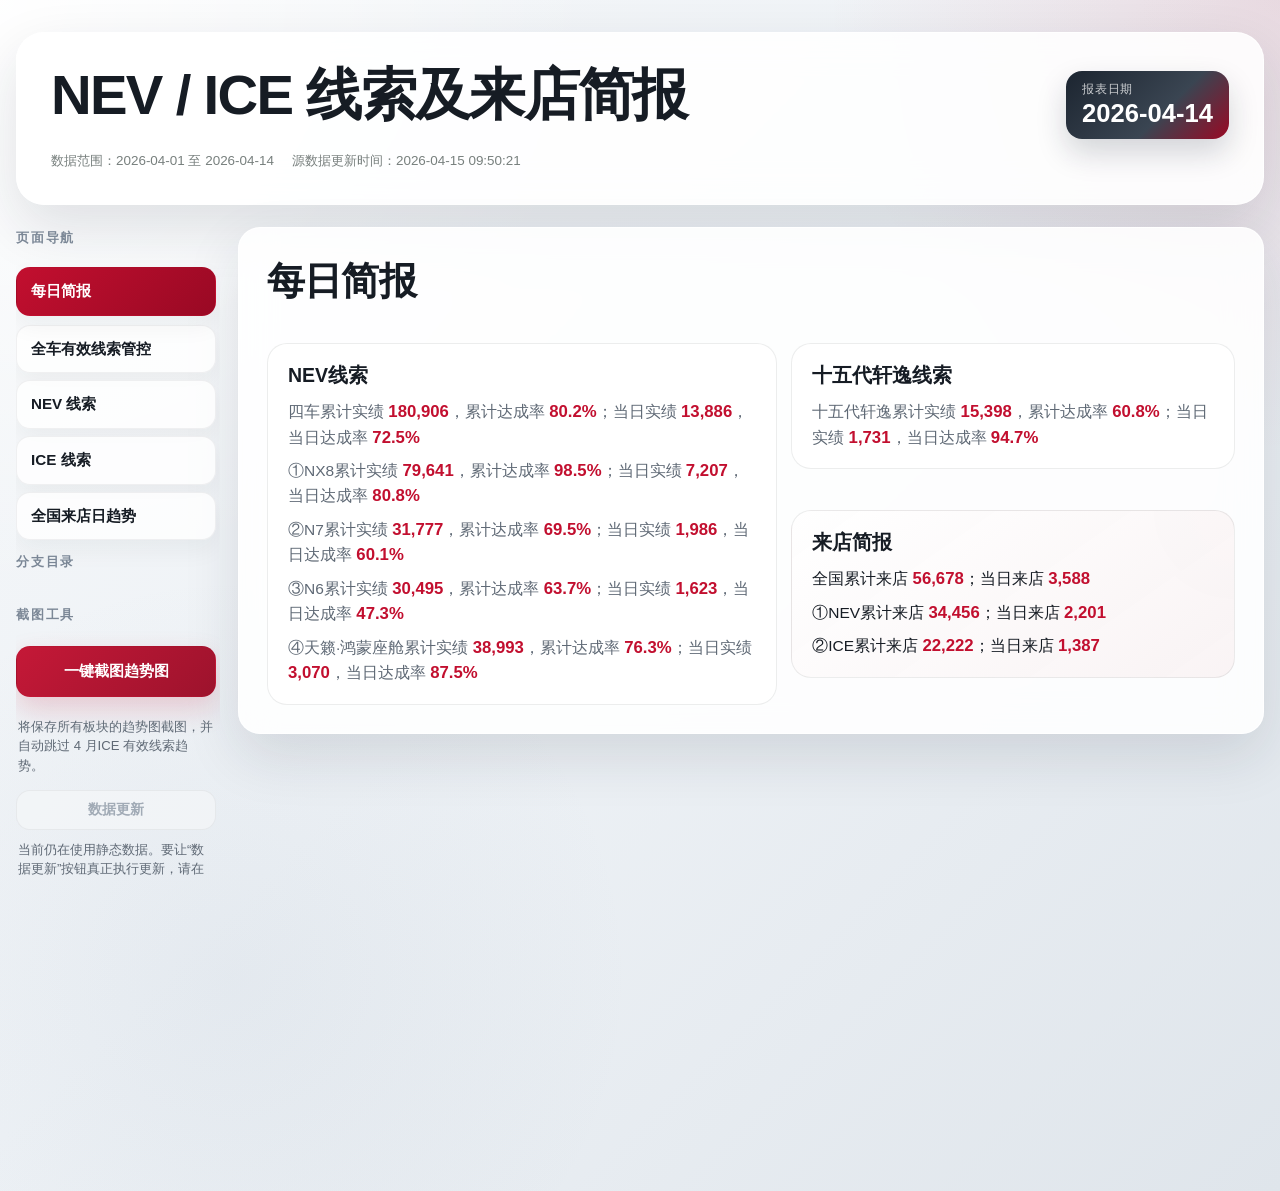
==== commit a4033713: "Support remote update backend for Pages" ====
--- a/docs/index.html
+++ b/docs/index.html
@@ -38,9 +38,8 @@
               <p class="capture-status" id="capture-status">加载完成后可批量导出各板块趋势图。</p>
             </section>
             <section class="update-tools" aria-label="数据更新">
-              <p class="sidebar-title">数据更新</p>
-              <button type="button" class="update-button" id="update-button" hidden disabled>更新</button>
-              <p class="update-status" id="update-status" hidden>仅本地服务模式支持自动更新。</p>
+              <button type="button" class="update-button" id="update-button" disabled aria-describedby="update-status">数据更新</button>
+              <p class="update-status" id="update-status">正在检测当前页面是否支持数据更新。</p>
             </section>
           </div>
         </aside>
--- a/docs/assets/styles.css
+++ b/docs/assets/styles.css
@@ -209,6 +209,8 @@
 .capture-tools,
 .update-tools {
   padding: 0;
+  display: grid;
+  gap: 10px;
 }
 
 .sidebar-title {
@@ -262,33 +264,42 @@
 }
 
 .update-button {
-  justify-self: start;
-  min-width: 72px;
-  border: 1px solid rgba(22, 28, 36, 0.12);
-  border-radius: 999px;
-  padding: 8px 14px;
+  width: 100%;
+  justify-self: stretch;
+  border: 1px solid rgba(194, 15, 47, 0.16);
+  border-radius: 14px;
+  padding: 11px 14px;
   cursor: pointer;
-  background: rgba(255, 255, 255, 0.92);
-  color: var(--ink);
-  font-size: 0.82rem;
+  background: linear-gradient(135deg, rgba(255, 255, 255, 0.98), rgba(252, 244, 246, 0.98));
+  color: #8f0f2d;
+  font-size: 0.9rem;
   font-weight: 800;
-  line-height: 1;
-  transition: transform 180ms ease, border-color 180ms ease, background-color 180ms ease, opacity 180ms ease;
+  line-height: 1.1;
+  box-shadow: 0 10px 24px rgba(194, 15, 47, 0.08);
+  transition: transform 180ms ease, border-color 180ms ease, background 180ms ease, opacity 180ms ease, box-shadow 180ms ease;
 }
 
 .update-button:hover:not(:disabled) {
   transform: translateY(-1px);
-  border-color: rgba(194, 15, 47, 0.28);
-  background: rgba(194, 15, 47, 0.06);
+  border-color: rgba(194, 15, 47, 0.3);
+  background: linear-gradient(135deg, rgba(255, 248, 249, 1), rgba(252, 238, 241, 1));
+  box-shadow: 0 14px 28px rgba(194, 15, 47, 0.12);
 }
 
 .update-button:disabled {
   cursor: not-allowed;
-  opacity: 0.58;
+  opacity: 0.66;
+  box-shadow: none;
+}
+
+.update-button[data-mode="unavailable"] {
+  border-color: rgba(22, 28, 36, 0.08);
+  background: rgba(246, 247, 249, 0.96);
+  color: var(--stone);
 }
 
 .update-status {
-  margin: 10px 2px 0;
+  margin: 0 2px;
   color: var(--muted);
   font-size: 0.82rem;
   line-height: 1.5;
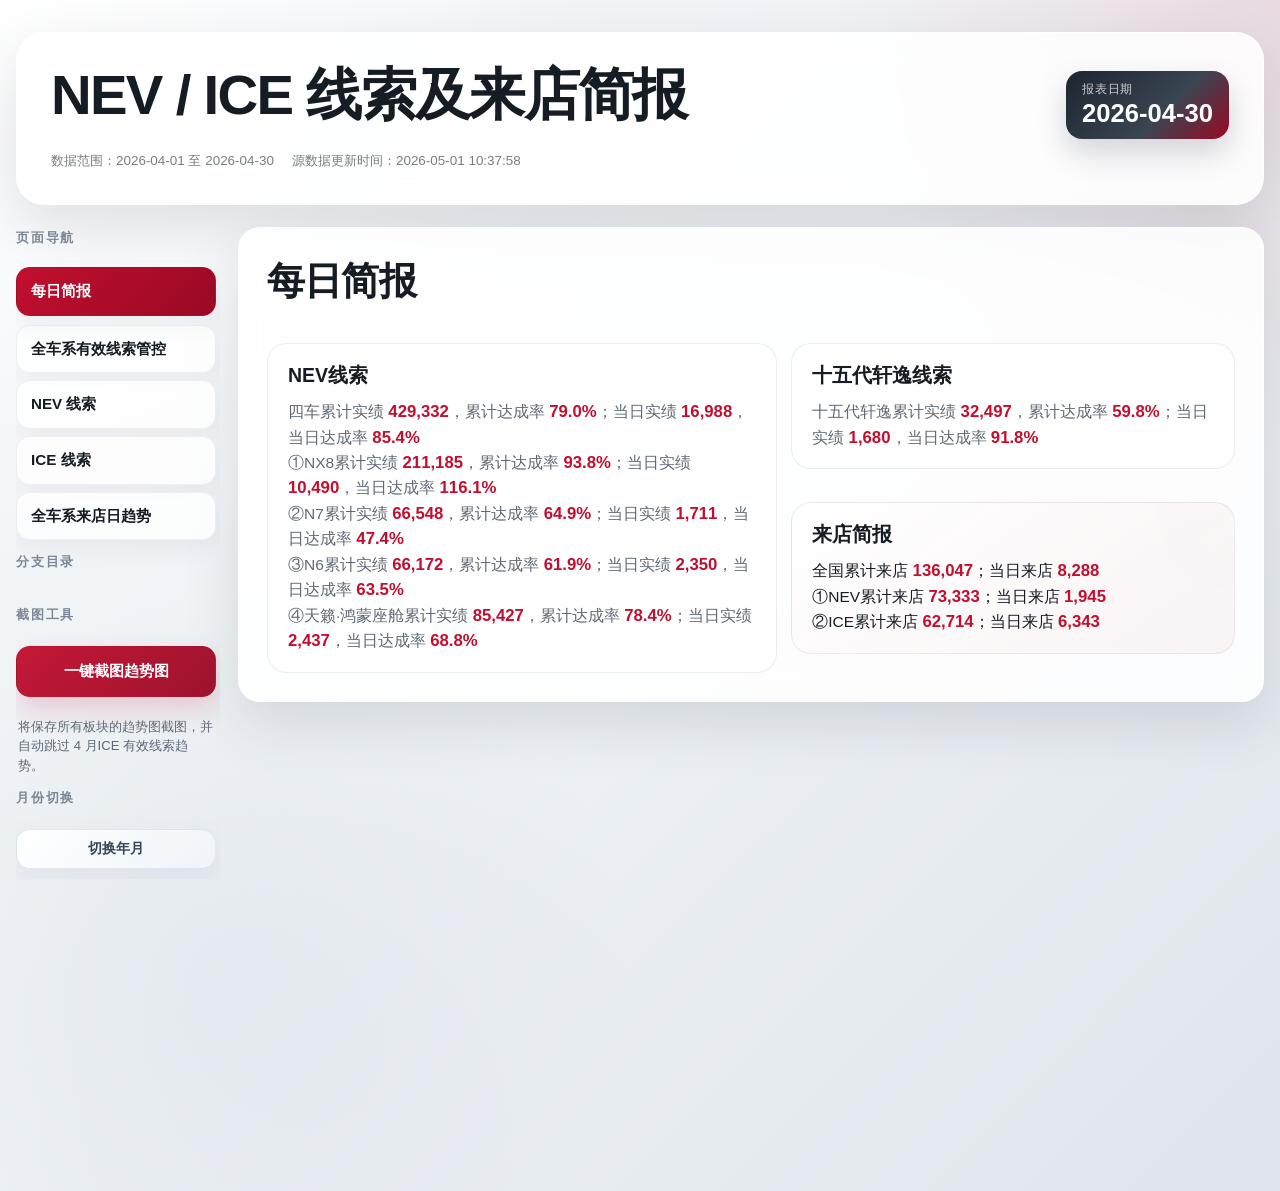
==== commit 6f1f77f7: "Add monthly dashboard archive switcher" ====
--- a/docs/index.html
+++ b/docs/index.html
@@ -36,6 +36,27 @@
               <p class="sidebar-title">截图工具</p>
               <button type="button" class="capture-all-button" id="capture-all-button" disabled>一键截图趋势图</button>
               <p class="capture-status" id="capture-status">加载完成后可批量导出各板块趋势图。</p>
+            </section>
+            <section class="month-tools" aria-label="月份切换">
+              <p class="sidebar-title">月份切换</p>
+              <button type="button" class="month-picker-toggle" id="month-picker-toggle" disabled>切换年月</button>
+              <div class="month-picker-panel" id="month-picker-panel" hidden>
+                <div class="month-picker-grid">
+                  <label class="month-picker-field" for="month-year-select">
+                    <span>年份</span>
+                    <select id="month-year-select" disabled></select>
+                  </label>
+                  <label class="month-picker-field" for="month-month-select">
+                    <span>月份</span>
+                    <select id="month-month-select" disabled></select>
+                  </label>
+                </div>
+                <div class="month-picker-actions">
+                  <button type="button" class="month-apply-button" id="month-apply-button" disabled>查看所选月份</button>
+                  <button type="button" class="month-current-button" id="month-current-button" disabled>回到当前月</button>
+                </div>
+              </div>
+              <p class="month-status" id="month-status">默认展示当前月份，后续可切换到已归档的历史月份。</p>
             </section>
             <section class="update-tools" aria-label="数据更新">
               <button type="button" class="update-button" id="update-button" disabled aria-describedby="update-status">数据更新</button>
--- a/docs/assets/styles.css
+++ b/docs/assets/styles.css
@@ -207,6 +207,7 @@
 .panel-switcher,
 .branch-switcher,
 .capture-tools,
+.month-tools,
 .update-tools {
   padding: 0;
   display: grid;
@@ -260,6 +261,119 @@
 }
 
 .capture-status[data-state="error"] {
+  color: var(--negative);
+}
+
+.month-picker-toggle,
+.month-apply-button,
+.month-current-button {
+  width: 100%;
+  border-radius: 14px;
+  padding: 11px 14px;
+  font-size: 0.9rem;
+  font-weight: 800;
+  line-height: 1.1;
+  transition: transform 180ms ease, border-color 180ms ease, background 180ms ease, opacity 180ms ease, box-shadow 180ms ease;
+}
+
+.month-picker-toggle,
+.month-apply-button {
+  border: 1px solid rgba(115, 137, 163, 0.18);
+  background: linear-gradient(135deg, rgba(255, 255, 255, 0.98), rgba(239, 244, 249, 0.98));
+  color: #33465b;
+  box-shadow: 0 10px 24px rgba(115, 137, 163, 0.1);
+}
+
+.month-current-button {
+  border: 1px solid rgba(22, 28, 36, 0.08);
+  background: rgba(246, 247, 249, 0.98);
+  color: var(--stone);
+  box-shadow: none;
+}
+
+.month-picker-toggle:hover:not(:disabled),
+.month-apply-button:hover:not(:disabled),
+.month-current-button:hover:not(:disabled) {
+  transform: translateY(-1px);
+}
+
+.month-picker-toggle:hover:not(:disabled),
+.month-apply-button:hover:not(:disabled) {
+  border-color: rgba(115, 137, 163, 0.32);
+  background: linear-gradient(135deg, rgba(247, 250, 253, 1), rgba(233, 240, 248, 1));
+  box-shadow: 0 14px 28px rgba(115, 137, 163, 0.14);
+}
+
+.month-current-button:hover:not(:disabled) {
+  border-color: rgba(22, 28, 36, 0.16);
+  background: rgba(238, 242, 246, 1);
+}
+
+.month-picker-toggle:disabled,
+.month-apply-button:disabled,
+.month-current-button:disabled {
+  cursor: not-allowed;
+  opacity: 0.64;
+  box-shadow: none;
+}
+
+.month-picker-panel {
+  display: grid;
+  gap: 10px;
+  padding: 12px;
+  border-radius: 14px;
+  background: rgba(255, 255, 255, 0.78);
+  border: 1px solid rgba(22, 28, 36, 0.06);
+}
+
+.month-picker-grid {
+  display: grid;
+  gap: 10px;
+}
+
+.month-picker-field {
+  display: grid;
+  gap: 6px;
+  font-size: 0.78rem;
+  font-weight: 700;
+  color: var(--stone);
+  letter-spacing: 0.04em;
+}
+
+.month-picker-field select {
+  width: 100%;
+  border: 1px solid rgba(22, 28, 36, 0.1);
+  border-radius: 12px;
+  padding: 10px 12px;
+  background: #fff;
+  color: var(--ink);
+  font-size: 0.92rem;
+  font-weight: 700;
+  appearance: none;
+}
+
+.month-picker-field select:disabled {
+  cursor: not-allowed;
+  opacity: 0.68;
+}
+
+.month-picker-actions {
+  display: grid;
+  gap: 8px;
+}
+
+.month-status {
+  margin: 0 2px;
+  color: var(--muted);
+  font-size: 0.82rem;
+  line-height: 1.5;
+}
+
+.month-status[data-state="success"] {
+  color: var(--positive);
+}
+
+.month-status[data-state="error"] {
   color: var(--negative);
 }
 
@@ -1245,6 +1359,11 @@
     grid-template-columns: repeat(auto-fit, minmax(170px, 1fr));
   }
 
+  .month-picker-grid,
+  .month-picker-actions {
+    grid-template-columns: repeat(2, minmax(0, 1fr));
+  }
+
   .hero-topline,
   .dashboard-header,
   .section-topline,
@@ -1380,6 +1499,11 @@
     grid-template-columns: 1fr;
   }
 
+  .month-picker-grid,
+  .month-picker-actions {
+    grid-template-columns: 1fr;
+  }
+
   .tab-list button {
     width: 100%;
     justify-content: center;
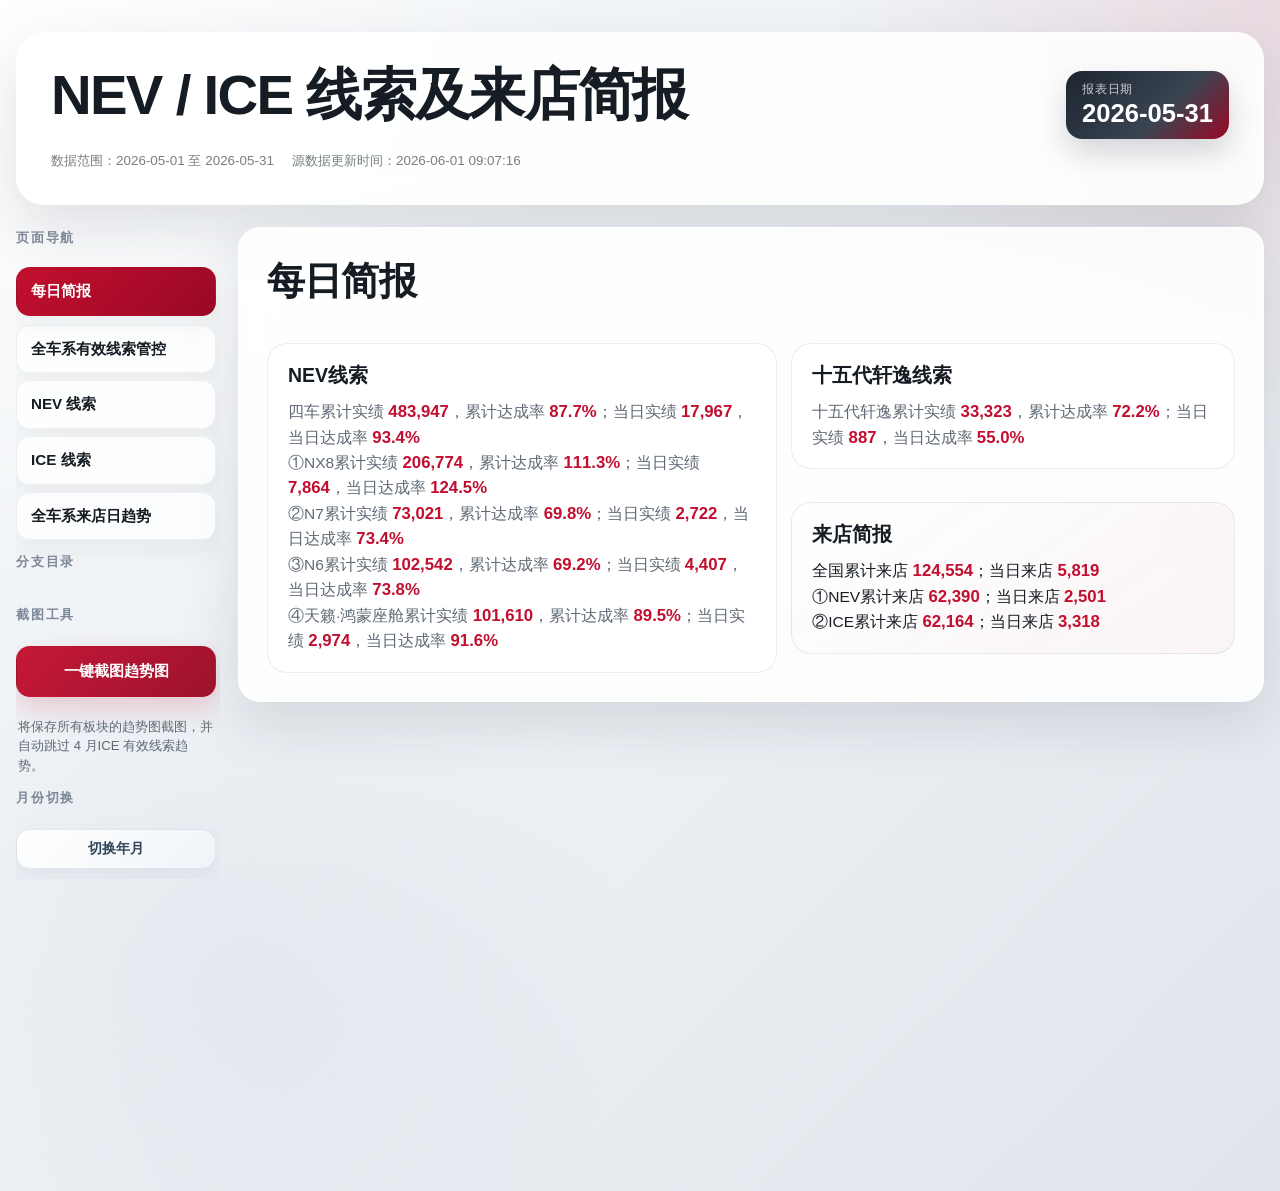
==== commit 3acb631a: "Add manual month archive control" ====
--- a/docs/index.html
+++ b/docs/index.html
@@ -56,11 +56,8 @@
                   <button type="button" class="month-current-button" id="month-current-button" disabled>回到当前月</button>
                 </div>
               </div>
+              <button type="button" class="month-archive-button" id="month-archive-button" disabled>保存当前月为历史数据</button>
               <p class="month-status" id="month-status">默认展示当前月份，后续可切换到已归档的历史月份。</p>
-            </section>
-            <section class="update-tools" aria-label="数据更新">
-              <button type="button" class="update-button" id="update-button" disabled aria-describedby="update-status">数据更新</button>
-              <p class="update-status" id="update-status">正在检测当前页面是否支持数据更新。</p>
             </section>
           </div>
         </aside>
--- a/docs/assets/styles.css
+++ b/docs/assets/styles.css
@@ -266,7 +266,8 @@
 
 .month-picker-toggle,
 .month-apply-button,
-.month-current-button {
+.month-current-button,
+.month-archive-button {
   width: 100%;
   border-radius: 14px;
   padding: 11px 14px;
@@ -291,9 +292,17 @@
   box-shadow: none;
 }
 
+.month-archive-button {
+  border: 1px solid rgba(194, 15, 47, 0.16);
+  background: linear-gradient(135deg, rgba(194, 15, 47, 0.96), rgba(153, 9, 36, 0.96));
+  color: #fff;
+  box-shadow: 0 12px 28px rgba(194, 15, 47, 0.18);
+}
+
 .month-picker-toggle:hover:not(:disabled),
 .month-apply-button:hover:not(:disabled),
-.month-current-button:hover:not(:disabled) {
+.month-current-button:hover:not(:disabled),
+.month-archive-button:hover:not(:disabled) {
   transform: translateY(-1px);
 }
 
@@ -309,9 +318,15 @@
   background: rgba(238, 242, 246, 1);
 }
 
+.month-archive-button:hover:not(:disabled) {
+  border-color: rgba(194, 15, 47, 0.28);
+  box-shadow: 0 14px 30px rgba(194, 15, 47, 0.22);
+}
+
 .month-picker-toggle:disabled,
 .month-apply-button:disabled,
-.month-current-button:disabled {
+.month-current-button:disabled,
+.month-archive-button:disabled {
   cursor: not-allowed;
   opacity: 0.64;
   box-shadow: none;
@@ -1023,6 +1038,59 @@
   font-size: 0.88rem;
 }
 
+.trend-date-head {
+  display: grid;
+  justify-items: center;
+  gap: 6px;
+  line-height: 1;
+}
+
+.trend-date-label {
+  display: inline-block;
+}
+
+.trend-date-badge {
+  display: inline-flex;
+  align-items: center;
+  justify-content: center;
+  min-width: 24px;
+  height: 20px;
+  padding: 0 7px;
+  border-radius: 999px;
+  font-size: 0.7rem;
+  font-weight: 800;
+  letter-spacing: 0.04em;
+}
+
+.trend-date-badge.is-holiday {
+  background: rgba(196, 206, 216, 0.92);
+  color: #394858;
+}
+
+.trend-date-badge.is-weekend {
+  background: rgba(115, 137, 163, 0.18);
+  color: #52667c;
+}
+
+.trend-date-badge.is-makeup {
+  background: rgba(232, 186, 78, 0.22);
+  color: #8f5a00;
+  border: 1px solid rgba(192, 130, 20, 0.18);
+}
+
+.trend-matrix thead th.is-holiday-col {
+  background: linear-gradient(180deg, #edf1f5, #dfe5eb);
+}
+
+.trend-matrix thead th.is-weekend-col {
+  background: linear-gradient(180deg, #f2f5f8, #e7edf3);
+}
+
+.trend-matrix thead th.is-makeup-col {
+  background: linear-gradient(180deg, rgba(255, 248, 232, 0.98), rgba(248, 234, 196, 0.96));
+  box-shadow: inset 0 0 0 1px rgba(222, 182, 86, 0.24);
+}
+
 .trend-matrix .is-calendar-highlight {
   background: rgba(216, 222, 230, 0.46);
 }
@@ -1041,6 +1109,11 @@
   background-color: rgba(216, 222, 230, 0.68);
 }
 
+.trend-matrix .is-makeup-highlight {
+  background-color: rgba(245, 233, 198, 0.88);
+  box-shadow: inset 0 1px 0 rgba(214, 176, 88, 0.18);
+}
+
 .arrival-matrix td.is-current-highlight {
   background: rgba(194, 15, 47, 0.1) !important;
 }
@@ -1053,8 +1126,16 @@
   background: rgba(214, 220, 228, 0.88) !important;
 }
 
+.arrival-matrix td.is-current-highlight.is-makeup-highlight {
+  background: rgba(247, 235, 201, 0.94) !important;
+}
+
 .arrival-matrix td.is-previous-highlight.is-holiday-highlight {
   background: rgba(165, 180, 198, 0.3) !important;
+}
+
+.arrival-matrix td.is-previous-highlight.is-makeup-highlight {
+  background: rgba(235, 221, 180, 0.5) !important;
 }
 
 .mixed-chart {
